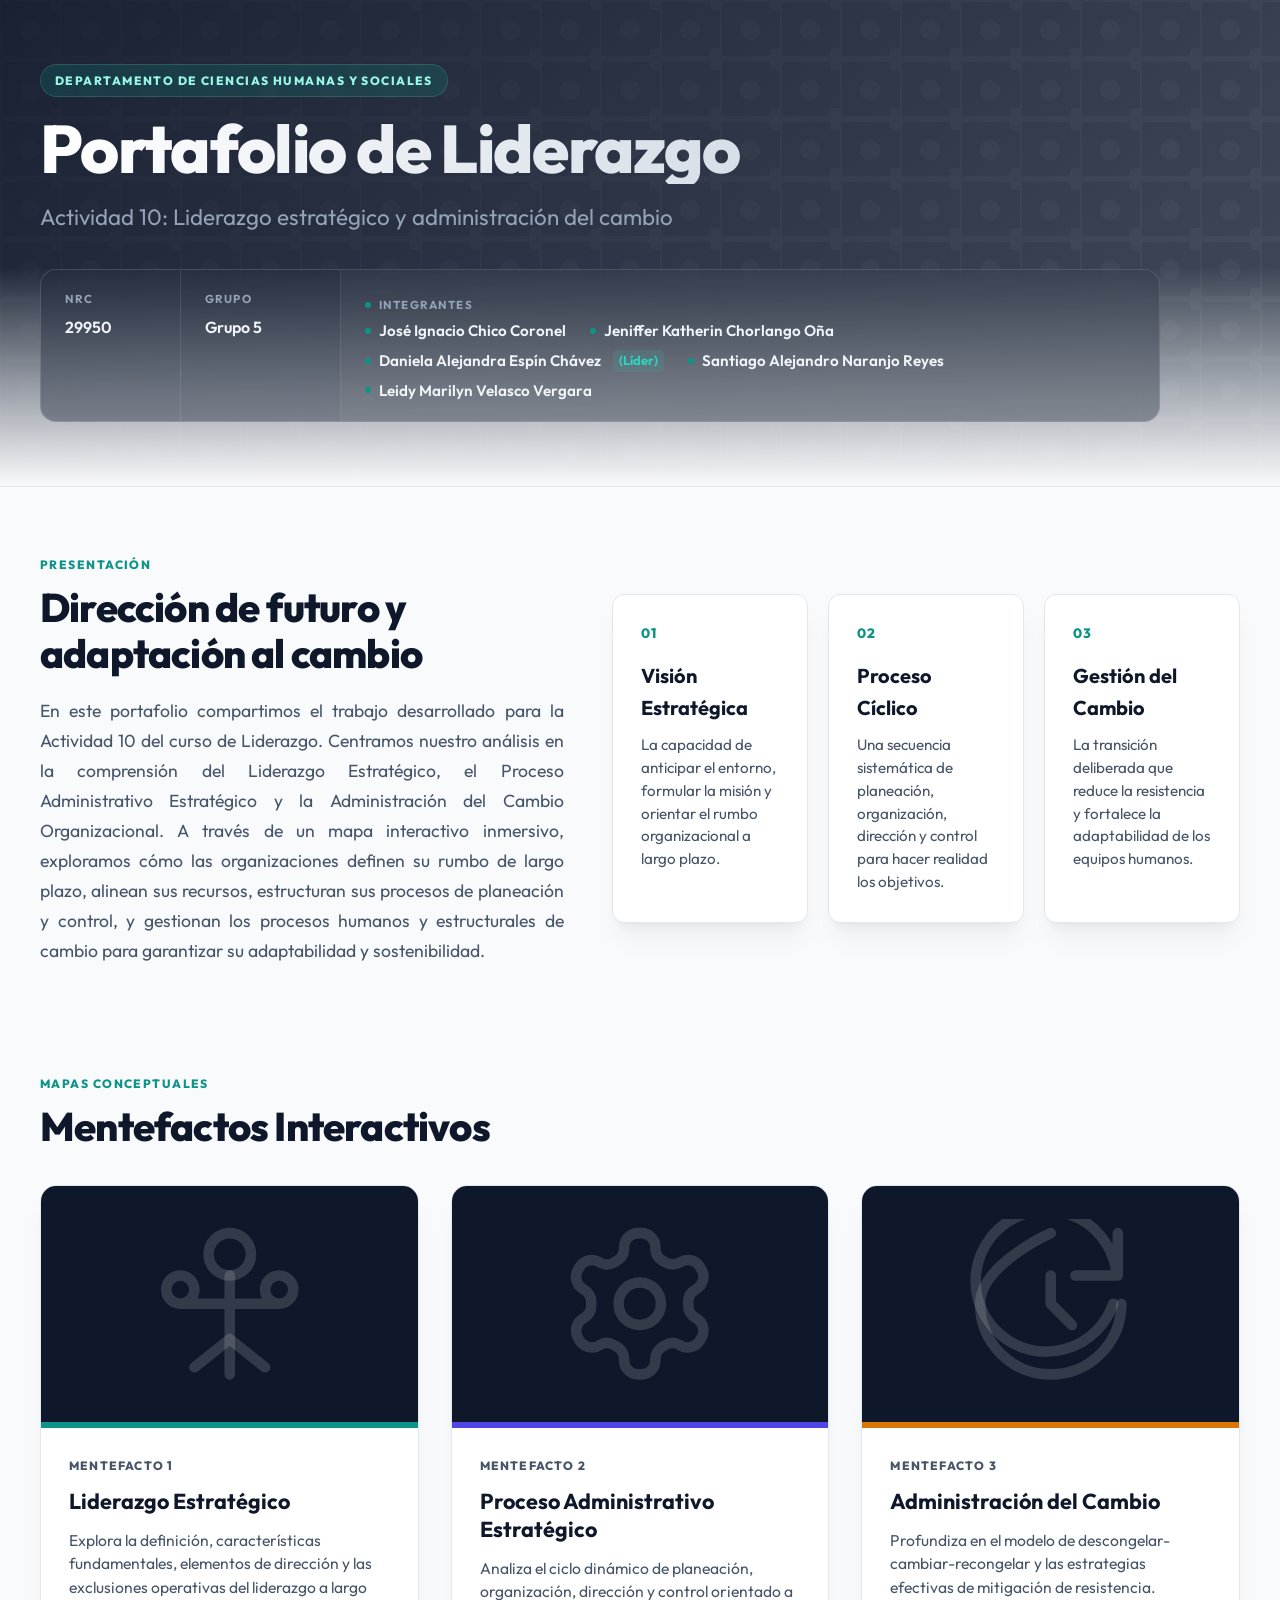
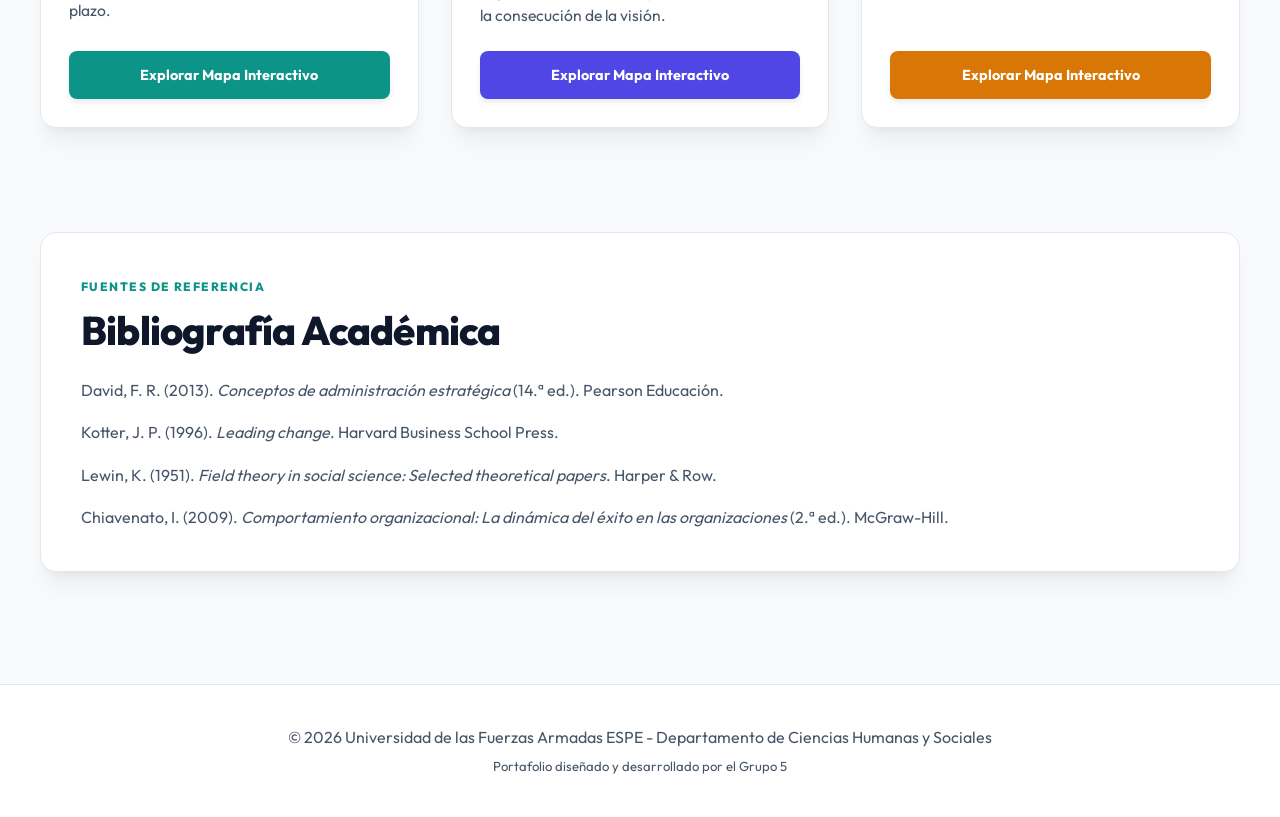
==== index.html @ bf33ae80 "Initial commit: Portfolio and Premium Interactive Map for Activity 10" ====
<!DOCTYPE html>
<html lang="es">
<head>
    <meta charset="UTF-8">
    <meta name="viewport" content="width=device-width, initial-scale=1.0">
    <title>Portafolio de Liderazgo - Actividad 10</title>
    <link rel="preconnect" href="https://fonts.googleapis.com">
    <link rel="preconnect" href="https://fonts.gstatic.com" crossorigin>
    <link href="https://fonts.googleapis.com/css2?family=Outfit:wght@300;400;500;600;700;800&display=swap" rel="stylesheet">
    <link rel="stylesheet" href="styles.css">
</head>
<body>
    <header class="hero">
        <div class="hero-overlay"></div>
        <div class="hero-content">
            <span class="badge">Departamento de Ciencias Humanas y Sociales</span>
            <h1 class="main-title">Portafolio de Liderazgo</h1>
            <p class="subtitle">Actividad 10: Liderazgo estratégico y administración del cambio</p>

            <div class="project-meta" aria-label="Datos del proyecto">
                <div class="meta-item">
                    <span class="meta-label">NRC</span>
                    <strong>29950</strong>
                </div>
                <div class="meta-item">
                    <span class="meta-label">Grupo</span>
                    <strong>Grupo 5</strong>
                </div>
                <div class="meta-item meta-members">
                    <span class="meta-label">Integrantes</span>
                    <strong>
                        <span>José Ignacio Chico Coronel</span>
                        <span>Jeniffer Katherin Chorlango Oña</span>
                        <span>Daniela Alejandra Espín Chávez <em>(Líder)</em></span>
                        <span>Santiago Alejandro Naranjo Reyes</span>
                        <span>Leidy Marilyn Velasco Vergara</span>
                    </strong>
                </div>
            </div>
        </div>
    </header>

    <main>
        <section class="intro-section">
            <div class="intro-copy">
                <span class="section-kicker">Presentación</span>
                <h2>Dirección de futuro y adaptación al cambio</h2>
                <p>
                    En este portafolio compartimos el trabajo desarrollado para la Actividad 10 del curso de Liderazgo. Centramos nuestro análisis en la comprensión del Liderazgo Estratégico, el Proceso Administrativo Estratégico y la Administración del Cambio Organizacional. A través de un mapa interactivo inmersivo, exploramos cómo las organizaciones definen su rumbo de largo plazo, alinean sus recursos, estructuran sus procesos de planeación y control, y gestionan los procesos humanos y estructurales de cambio para garantizar su adaptabilidad y sostenibilidad.
                </p>
            </div>
            <div class="insight-strip" aria-label="Síntesis de ideas principales">
                <article>
                    <span>01</span>
                    <strong>Visión Estratégica</strong>
                    <p>La capacidad de anticipar el entorno, formular la misión y orientar el rumbo organizacional a largo plazo.</p>
                </article>
                <article>
                    <span>02</span>
                    <strong>Proceso Cíclico</strong>
                    <p>Una secuencia sistemática de planeación, organización, dirección y control para hacer realidad los objetivos.</p>
                </article>
                <article>
                    <span>03</span>
                    <strong>Gestión del Cambio</strong>
                    <p>La transición deliberada que reduce la resistencia y fortalece la adaptabilidad de los equipos humanos.</p>
                </article>
            </div>
        </section>

        <section class="gallery-section" aria-labelledby="recursos-title">
            <div class="section-heading">
                <span class="section-kicker">Mapas Conceptuales</span>
                <h2 id="recursos-title">Mentefactos Interactivos</h2>
            </div>

            <div class="cards-grid">
                <article class="card theme-liderazgo">
                    <div class="card-image-container">
                        <!-- Icon: Strategic Leadership (Flag, Target, Nodes) -->
                        <svg viewBox="0 0 24 24" fill="none" stroke="currentColor" stroke-width="1.5" stroke-linecap="round" stroke-linejoin="round">
                            <circle cx="12" cy="5" r="3"/>
                            <path d="M12 22V8M5 12h14M5 12a2 2 0 1 0 0-4 2 2 0 0 0 0 4zm14 0a2 2 0 1 0 0-4 2 2 0 0 0 0 4z"/>
                            <path d="m17 21-5-4-5 4"/>
                        </svg>
                    </div>
                    <div class="card-content">
                        <span class="card-category">Mentefacto 1</span>
                        <h3>Liderazgo Estratégico</h3>
                        <p>Explora la definición, características fundamentales, elementos de dirección y las exclusiones operativas del liderazgo a largo plazo.</p>
                        <a href="mapa_interactivo.html?tab=liderazgo" class="btn-primary">Explorar Mapa Interactivo</a>
                    </div>
                </article>

                <article class="card theme-proceso">
                    <div class="card-image-container">
                        <!-- Icon: Administrative Process (Gears, Flow) -->
                        <svg viewBox="0 0 24 24" fill="none" stroke="currentColor" stroke-width="1.5" stroke-linecap="round" stroke-linejoin="round">
                            <path d="M12.22 2h-.44a2 2 0 0 0-2 2v.18a2 2 0 0 1-1 1.73l-.43.25a2 2 0 0 1-2 0l-.15-.08a2 2 0 0 0-2.73.73l-.22.38a2 2 0 0 0 .73 2.73l.15.1a2 2 0 0 1 1 1.72v.51a2 2 0 0 1-1 1.74l-.15.09a2 2 0 0 0-.73 2.73l.22.38a2 2 0 0 0 2.73.73l.15-.08a2 2 0 0 1 2 0l.43.25a2 2 0 0 1 1 1.73V20a2 2 0 0 0 2 2h.44a2 2 0 0 0 2-2v-.18a2 2 0 0 1 1-1.73l.43-.25a2 2 0 0 1 2 0l.15.08a2 2 0 0 0 2.73-.73l.22-.39a2 2 0 0 0-.73-2.73l-.15-.08a2 2 0 0 1-1-1.74v-.5a2 2 0 0 1 1-1.74l.15-.1a2 2 0 0 0 .73-2.73l-.22-.38a2 2 0 0 0-2.73-.73l-.15.08a2 2 0 0 1-2 0l-.43-.25a2 2 0 0 1-1-1.73V4a2 2 0 0 0-2-2z"/>
                            <circle cx="12" cy="12" r="3"/>
                        </svg>
                    </div>
                    <div class="card-content">
                        <span class="card-category">Mentefacto 2</span>
                        <h3>Proceso Administrativo Estratégico</h3>
                        <p>Analiza el ciclo dinámico de planeación, organización, dirección y control orientado a la consecución de la visión.</p>
                        <a href="mapa_interactivo.html?tab=proceso" class="btn-primary">Explorar Mapa Interactivo</a>
                    </div>
                </article>

                <article class="card theme-cambio">
                    <div class="card-image-container">
                        <!-- Icon: Change Management (Arrows, Cycle, Transformation) -->
                        <svg viewBox="0 0 24 24" fill="none" stroke="currentColor" stroke-width="1.5" stroke-linecap="round" stroke-linejoin="round">
                            <path d="M21.5 2v6h-6M21.34 8a10 10 0 1 0-.5 4"/>
                            <path d="M12 8v4l3 3"/>
                            <path d="M22 12c0 5.523-4.477 10-10 10S2 17.523 2 12s10-10 10-10"/>
                        </svg>
                    </div>
                    <div class="card-content">
                        <span class="card-category">Mentefacto 3</span>
                        <h3>Administración del Cambio</h3>
                        <p>Profundiza en el modelo de descongelar-cambiar-recongelar y las estrategias efectivas de mitigación de resistencia.</p>
                        <a href="mapa_interactivo.html?tab=cambio" class="btn-primary">Explorar Mapa Interactivo</a>
                    </div>
                </article>
            </div>
        </section>

        <section class="bib-section" aria-labelledby="bibliografia-title">
            <div class="bib-card">
                <span class="section-kicker">Fuentes de Referencia</span>
                <h2 id="bibliografia-title">Bibliografía Académica</h2>
                <ul class="bib-list">
                    <li>David, F. R. (2013). <em>Conceptos de administración estratégica</em> (14.ª ed.). Pearson Educación.</li>
                    <li>Kotter, J. P. (1996). <em>Leading change</em>. Harvard Business School Press.</li>
                    <li>Lewin, K. (1951). <em>Field theory in social science: Selected theoretical papers</em>. Harper & Row.</li>
                    <li>Chiavenato, I. (2009). <em>Comportamiento organizacional: La dinámica del éxito en las organizaciones</em> (2.ª ed.). McGraw-Hill.</li>
                </ul>
            </div>
        </section>
    </main>

    <footer>
        <p>© 2026 Universidad de las Fuerzas Armadas ESPE - Departamento de Ciencias Humanas y Sociales</p>
        <p>Portafolio diseñado y desarrollado por el Grupo 5</p>
    </footer>
</body>
</html>
---- styles.css ----
:root {
    --ink: #0f172a;
    --muted: #475569;
    --paper: #f8fafc;
    --panel: #ffffff;
    --line: #e2e8f0;
    --navy: #1e293b;
    --navy-dark: #0f172a;
    --teal: #0d9488;
    --teal-light: #f0fdfa;
    --coral: #e11d48;
    --coral-light: #fff1f2;
    --violet: #4f46e5;
    --violet-light: #e0e7ff;
    --gold: #d97706;
    --gold-light: #fef3c7;
    --shadow: 0 20px 25px -5px rgba(0, 0, 0, 0.05), 0 8px 10px -6px rgba(0, 0, 0, 0.05);
    --shadow-lg: 0 25px 50px -12px rgba(15, 23, 42, 0.15);
    --radius: 12px;
    --radius-lg: 16px;
    --font: 'Outfit', sans-serif;
}

* {
    box-sizing: border-box;
    margin: 0;
    padding: 0;
}

body {
    background: var(--paper);
    color: var(--ink);
    font-family: var(--font);
    line-height: 1.6;
    -webkit-font-smoothing: antialiased;
    overflow-x: hidden;
}

/* Header & Hero */
.hero {
    min-height: 480px;
    position: relative;
    display: grid;
    align-items: end;
    padding: 64px 24px;
    overflow: hidden;
    background: 
        linear-gradient(135deg, rgba(15, 23, 42, 0.95) 0%, rgba(30, 41, 59, 0.8) 100%),
        url("data:image/svg+xml,%3Csvg width='60' height='60' viewBox='0 0 60 60' xmlns='http://www.w3.org/2000/svg'%3E%3Cpath d='M54 48c-2 0-3 1-4 2v4c0 1-1 2-2 2H4c-1 0-2-1-2-2V4c0-1 1-2 2-2h44c1 0 2 1 2 2v4c1 1 2 2 4 2h4c1 0 2 1 2 2v34c0 1-1 2-2 2h-4zM30 20c-5.5 0-10 4.5-10 10s4.5 10 10 10 10-4.5 10-10-4.5-10-10-10z' fill='%2523334155' fill-opacity='0.15' fill-rule='evenodd'/%3E%3C/svg%3E");
    color: #fff;
    border-bottom: 1px solid var(--line);
}

.hero-overlay {
    position: absolute;
    inset: auto 0 0;
    height: 45%;
    background: linear-gradient(180deg, transparent, var(--paper));
    pointer-events: none;
}

.hero-content {
    position: relative;
    z-index: 1;
    width: min(1200px, 100%);
    margin: 0 auto;
}

.badge,
.section-kicker {
    display: inline-flex;
    align-items: center;
    color: var(--teal);
    font-size: 0.75rem;
    font-weight: 800;
    letter-spacing: 0.12em;
    text-transform: uppercase;
}

.badge {
    color: #99f6e4;
    background: rgba(13, 148, 136, 0.2);
    padding: 6px 14px;
    border-radius: 9999px;
    margin-bottom: 16px;
    backdrop-filter: blur(4px);
    border: 1px solid rgba(153, 246, 228, 0.15);
}

.main-title {
    max-width: 900px;
    font-size: clamp(2.4rem, 5.5vw, 4.2rem);
    font-weight: 800;
    line-height: 1.05;
    letter-spacing: -0.025em;
    background: linear-gradient(to right, #ffffff, #cbd5e1);
    -webkit-background-clip: text;
    -webkit-text-fill-color: transparent;
}

.subtitle {
    max-width: 720px;
    margin-top: 18px;
    color: #94a3b8;
    font-size: clamp(1.1rem, 2.2vw, 1.4rem);
    font-weight: 400;
    line-height: 1.4;
}

/* Metadata Badge Panel */
.project-meta {
    width: min(1120px, 100%);
    margin-top: 36px;
    display: grid;
    grid-template-columns: 140px 160px minmax(0, 1fr);
    border: 1px solid rgba(255, 255, 255, 0.15);
    background: rgba(30, 41, 59, 0.4);
    backdrop-filter: blur(16px);
    border-radius: var(--radius-lg);
    overflow: hidden;
}

.meta-item {
    padding: 20px 24px;
    border-right: 1px solid rgba(255, 255, 255, 0.1);
}

.meta-item:last-child {
    border-right: 0;
}

.meta-label {
    display: block;
    margin-bottom: 6px;
    color: #94a3b8;
    font-size: 0.72rem;
    font-weight: 700;
    letter-spacing: 0.1em;
    text-transform: uppercase;
}

.meta-item strong {
    font-size: 1rem;
    font-weight: 600;
    color: #f1f5f9;
}

.meta-members {
    background: rgba(255, 255, 255, 0.03);
}

.meta-members strong {
    display: flex;
    flex-wrap: wrap;
    column-gap: 24px;
    row-gap: 8px;
    font-size: 0.95rem;
    line-height: 1.4;
}

.meta-members span {
    display: inline-flex;
    align-items: center;
    gap: 8px;
}

.meta-members span::before {
    content: "";
    width: 6px;
    height: 6px;
    border-radius: 50%;
    background-color: var(--teal);
    display: inline-block;
}

.meta-members em {
    color: #2dd4bf;
    font-style: normal;
    font-weight: 700;
    font-size: 0.8rem;
    background: rgba(45, 212, 191, 0.1);
    padding: 2px 6px;
    border-radius: 4px;
    margin-left: 4px;
}

/* Navigation Top Bar */
.topbar {
    border-bottom: 1px solid var(--line);
    background: rgba(255, 255, 255, 0.85);
    backdrop-filter: blur(16px);
    position: sticky;
    top: 0;
    z-index: 100;
    transition: background 0.3s ease;
}

.topbar-inner {
    width: min(1200px, calc(100% - 48px));
    margin: 0 auto;
    min-height: 72px;
    display: flex;
    align-items: center;
    justify-content: space-between;
    gap: 20px;
}

.btn-back {
    display: inline-flex;
    align-items: center;
    gap: 8px;
    color: var(--navy-dark);
    font-weight: 700;
    text-decoration: none;
    font-size: 0.95rem;
    transition: color 0.2s ease, transform 0.2s ease;
}

.btn-back:hover {
    color: var(--teal);
    transform: translateX(-2px);
}

.btn-back svg {
    width: 20px;
    height: 20px;
    transition: transform 0.2s ease;
}

.btn-back:hover svg {
    transform: translateX(-4px);
}

/* Sections Structure */
main {
    position: relative;
    z-index: 2;
    padding-bottom: 64px;
}

.intro-section,
.gallery-section,
.bib-section,
.detail-section {
    width: min(1200px, calc(100% - 48px));
    margin: 0 auto;
}

.intro-section {
    display: grid;
    grid-template-columns: minmax(0, 1fr) minmax(0, 1.2fr);
    gap: 48px;
    padding: 64px 0 48px;
    align-items: center;
}

.intro-copy h2,
.section-heading h2,
.bib-card h2,
.detail-card h2 {
    margin-top: 8px;
    color: var(--navy-dark);
    font-size: clamp(1.8rem, 3.5vw, 2.5rem);
    line-height: 1.15;
    font-weight: 800;
    letter-spacing: -0.02em;
}

.intro-copy p {
    margin-top: 20px;
    color: var(--muted);
    font-size: 1.1rem;
    line-height: 1.7;
    text-align: justify;
}

/* Insight Strip */
.insight-strip {
    display: grid;
    grid-template-columns: repeat(3, 1fr);
    gap: 20px;
}

.insight-strip article {
    min-height: 200px;
    padding: 28px;
    background: var(--panel);
    border-radius: var(--radius);
    border: 1px solid var(--line);
    box-shadow: var(--shadow);
    transition: transform 0.3s ease, box-shadow 0.3s ease;
    display: flex;
    flex-direction: column;
}

.insight-strip article:hover {
    transform: translateY(-4px);
    box-shadow: var(--shadow-lg);
}

.insight-strip span {
    color: var(--teal);
    font-weight: 800;
    font-size: 0.85rem;
    letter-spacing: 0.1em;
    text-transform: uppercase;
}

.insight-strip strong {
    display: block;
    margin-top: 16px;
    font-size: 1.25rem;
    font-weight: 700;
    color: var(--navy-dark);
}

.insight-strip p {
    margin-top: 10px;
    color: var(--muted);
    font-size: 0.95rem;
    line-height: 1.5;
}

/* Cards Grid */
.gallery-section {
    padding: 56px 0;
}

.section-heading {
    margin-bottom: 36px;
}

.cards-grid {
    display: grid;
    grid-template-columns: repeat(3, minmax(0, 1fr));
    gap: 32px;
}

.card {
    display: flex;
    flex-direction: column;
    overflow: hidden;
    border: 1px solid var(--line);
    border-radius: var(--radius-lg);
    background: var(--panel);
    box-shadow: var(--shadow);
    transition: transform 0.3s cubic-bezier(0.16, 1, 0.3, 1), box-shadow 0.3s ease;
}

.card:hover {
    transform: translateY(-8px);
    box-shadow: var(--shadow-lg);
}

.card-image-container {
    position: relative;
    width: 100%;
    aspect-ratio: 16 / 10;
    overflow: hidden;
    background: #0f172a;
    display: grid;
    place-items: center;
}

.card-image-container svg {
    width: 45%;
    height: auto;
    color: rgba(255, 255, 255, 0.15);
    transition: transform 0.4s ease, color 0.3s ease;
}

.card:hover .card-image-container svg {
    transform: scale(1.1);
    color: rgba(255, 255, 255, 0.25);
}

.card-content {
    display: flex;
    flex: 1;
    flex-direction: column;
    padding: 28px;
    border-top: 6px solid var(--navy);
    position: relative;
}

.theme-liderazgo .card-content { border-color: var(--teal); }
.theme-proceso .card-content { border-color: var(--violet); }
.theme-cambio .card-content { border-color: var(--gold); }

.card-category {
    color: var(--muted);
    font-size: 0.75rem;
    font-weight: 800;
    letter-spacing: 0.1em;
    text-transform: uppercase;
}

.card h3 {
    margin-top: 12px;
    color: var(--navy-dark);
    font-size: 1.35rem;
    font-weight: 700;
    line-height: 1.3;
}

.card p {
    margin: 14px 0 24px;
    color: var(--muted);
    font-size: 0.98rem;
    line-height: 1.5;
}

.btn-primary {
    display: inline-flex;
    align-items: center;
    justify-content: center;
    gap: 8px;
    min-height: 48px;
    margin-top: auto;
    padding: 12px 24px;
    border: 0;
    border-radius: 8px;
    background: var(--navy);
    color: #fff;
    font-family: inherit;
    font-size: 0.9rem;
    font-weight: 700;
    text-decoration: none;
    transition: background 0.2s ease, transform 0.2s ease, box-shadow 0.2s ease;
    box-shadow: 0 4px 6px -1px rgba(30, 41, 59, 0.1);
}

.btn-primary:hover {
    background: var(--navy-dark);
    transform: translateY(-1px);
    box-shadow: 0 10px 15px -3px rgba(30, 41, 59, 0.2);
}

.theme-liderazgo .btn-primary { background: var(--teal); }
.theme-liderazgo .btn-primary:hover { background: #0f766e; }

.theme-proceso .btn-primary { background: var(--violet); }
.theme-proceso .btn-primary:hover { background: #3730a3; }

.theme-cambio .btn-primary { background: var(--gold); }
.theme-cambio .btn-primary:hover { background: #b45309; }

/* Bibliography Section */
.bib-section {
    padding: 48px 0;
}

.bib-card {
    border: 1px solid var(--line);
    border-radius: var(--radius-lg);
    background: var(--panel);
    padding: 40px;
    box-shadow: var(--shadow);
}

.bib-list {
    margin-top: 24px;
    list-style: none;
}

.bib-list li {
    padding-left: 28px;
    text-indent: -28px;
    color: var(--muted);
    font-size: 1rem;
    line-height: 1.65;
}

.bib-list li + li {
    margin-top: 16px;
}

/* Subpage Immersive Layout */
.map-page-container {
    max-width: 1400px;
    margin: 0 auto;
    padding: 24px;
}

/* Mentefacto Select Tab Bar */
.mentefacto-selector {
    display: flex;
    justify-content: center;
    gap: 16px;
    margin-bottom: 40px;
    background: #f1f5f9;
    padding: 8px;
    border-radius: var(--radius-lg);
    border: 1px solid var(--line);
}

.selector-btn {
    border: 0;
    background: none;
    font-family: inherit;
    font-size: 1rem;
    font-weight: 700;
    color: var(--muted);
    padding: 12px 24px;
    cursor: pointer;
    border-radius: var(--radius);
    transition: all 0.3s cubic-bezier(0.16, 1, 0.3, 1);
    display: flex;
    align-items: center;
    gap: 10px;
}

.selector-btn:hover {
    color: var(--navy-dark);
    background: rgba(255, 255, 255, 0.5);
}

.selector-btn.active-tab {
    background: var(--panel);
    color: var(--navy-dark);
    box-shadow: 0 4px 12px rgba(15, 23, 42, 0.08);
}

.selector-btn.active-tab[data-theme="liderazgo"] { color: var(--teal); }
.selector-btn.active-tab[data-theme="proceso"] { color: var(--violet); }
.selector-btn.active-tab[data-theme="cambio"] { color: var(--gold); }

/* Interactive Map Dashboard Area */
.map-dashboard {
    position: relative;
    min-height: 720px;
    background: var(--panel);
    border: 1px solid var(--line);
    border-radius: var(--radius-lg);
    box-shadow: var(--shadow-lg);
    overflow: hidden;
    padding: 48px;
    display: flex;
    flex-direction: column;
}

/* SVG Connection Lines Overlay */
.svg-connectors {
    position: absolute;
    inset: 0;
    width: 100%;
    height: 100%;
    pointer-events: none;
    z-index: 1;
}

.connection-line {
    fill: none;
    stroke: var(--line);
    stroke-width: 3;
    stroke-linecap: round;
    transition: stroke 0.3s ease, stroke-width 0.3s ease, stroke-dasharray 0.3s ease;
}

.connection-line.active-path {
    stroke-width: 4;
    stroke-dasharray: 8 4;
    animation: dashflow 1.5s linear infinite;
}

.active-liderazgo { stroke: var(--teal); }
.active-proceso { stroke: var(--violet); }
.active-cambio { stroke: var(--gold); }

@keyframes dashflow {
    to {
        stroke-dashoffset: -20;
    }
}

/* Mentefacto Conceptual Grid */
.mentefacto-grid {
    position: relative;
    z-index: 2;
    display: grid;
    grid-template-columns: 1fr 1.2fr 1fr;
    grid-template-areas:
        ". supra ."
        "iso central exclusiones"
        "infra infra infra"
        "nota nota nota";
    gap: 40px;
    align-items: center;
    justify-items: center;
    width: 100%;
    margin: auto 0;
}

/* Interactive Map Nodes */
.map-node {
    background: var(--panel);
    border: 2px solid var(--line);
    border-radius: var(--radius);
    padding: 24px;
    width: 100%;
    max-width: 380px;
    cursor: pointer;
    box-shadow: var(--shadow);
    transition: all 0.3s cubic-bezier(0.16, 1, 0.3, 1);
    position: relative;
}

.map-node:hover {
    transform: translateY(-4px) scale(1.02);
    box-shadow: 0 20px 25px -5px rgba(0, 0, 0, 0.1);
}

.node-kicker {
    display: block;
    font-size: 0.72rem;
    font-weight: 800;
    letter-spacing: 0.08em;
    text-transform: uppercase;
    margin-bottom: 8px;
    color: var(--muted);
}

.map-node h4 {
    font-size: 1.15rem;
    color: var(--navy-dark);
    font-weight: 700;
    margin-bottom: 8px;
}

.map-node p {
    font-size: 0.9rem;
    color: var(--muted);
    line-height: 1.4;
}

.map-node ul {
    list-style: none;
    margin-top: 10px;
}

.map-node li {
    font-size: 0.88rem;
    color: var(--muted);
    padding-left: 18px;
    position: relative;
    margin-bottom: 6px;
    line-height: 1.4;
}

/* Grid Area Assignations */
.node-central {
    grid-area: central;
    max-width: 420px;
    border-width: 3px;
    padding: 28px;
    border-radius: var(--radius-lg);
    text-align: center;
    background: linear-gradient(185deg, #ffffff 0%, #f8fafc 100%);
}

.node-central h3 {
    font-size: 1.5rem;
    font-weight: 800;
    color: var(--navy-dark);
    margin-top: 6px;
    letter-spacing: -0.01em;
}

.node-supra {
    grid-area: supra;
    border-color: #cbd5e1;
}

.node-iso {
    grid-area: iso;
}

.node-exclusiones {
    grid-area: exclusiones;
    border-color: #fca5a5;
    background: #fff8f8;
}

.node-exclusiones .node-kicker {
    color: var(--coral);
}

.node-exclusiones li::before {
    content: "✕";
    position: absolute;
    left: 0;
    color: var(--coral);
    font-weight: bold;
}

.node-infra {
    grid-area: infra;
    max-width: 100%;
    width: 100%;
}

.node-nota {
    grid-area: nota;
    max-width: 100%;
    width: 100%;
    background: #fdfdfd;
    border-style: dashed;
    display: flex;
    align-items: center;
    gap: 16px;
}

.node-nota svg {
    width: 24px;
    height: 24px;
    flex-shrink: 0;
}

/* Theme Color Implementations on Nodes */
/* Liderazgo Theme Colors */
.theme-liderazgo .node-central { border-color: var(--teal); box-shadow: 0 0 20px rgba(13, 148, 216, 0.08); }
.theme-liderazgo .node-supra { border-left: 4px solid var(--teal); }
.theme-liderazgo .node-iso { border-left: 4px solid var(--teal); }
.theme-liderazgo .node-iso li::before { content: "•"; position: absolute; left: 0; color: var(--teal); font-weight: 800; font-size: 1.2rem; top: -2px; }
.theme-liderazgo .node-infra { border-top: 4px solid var(--teal); }
.theme-liderazgo .node-nota { border-left: 4px solid var(--teal); background: var(--teal-light); }
.theme-liderazgo .node-nota svg { color: var(--teal); }

/* Proceso Theme Colors */
.theme-proceso .node-central { border-color: var(--violet); box-shadow: 0 0 20px rgba(79, 70, 229, 0.08); }
.theme-proceso .node-supra { border-left: 4px solid var(--violet); }
.theme-proceso .node-iso { border-left: 4px solid var(--violet); }
.theme-proceso .node-infra { border-top: 4px solid var(--violet); }
.theme-proceso .node-nota { border-left: 4px solid var(--violet); background: var(--violet-light); }
.theme-proceso .node-nota svg { color: var(--violet); }

/* Cambio Theme Colors */
.theme-cambio .node-central { border-color: var(--gold); box-shadow: 0 0 20px rgba(217, 119, 6, 0.08); }
.theme-cambio .node-supra { border-left: 4px solid var(--gold); }
.theme-cambio .node-iso { border-left: 4px solid var(--gold); }
.theme-cambio .node-infra { border-top: 4px solid var(--gold); }
.theme-cambio .node-nota { border-left: 4px solid var(--gold); background: var(--gold-light); }
.theme-cambio .node-nota svg { color: var(--gold); }

/* Inner Sub-elements styling (for Infraordinados) */
.infra-container-liderazgo {
    display: grid;
    grid-template-columns: repeat(7, 1fr);
    gap: 12px;
    width: 100%;
}

.infra-item {
    background: #f8fafc;
    border: 1px solid var(--line);
    border-radius: var(--radius);
    padding: 16px;
    text-align: center;
    transition: all 0.2s ease;
    cursor: pointer;
    display: flex;
    flex-direction: column;
    align-items: center;
    gap: 8px;
}

.infra-item:hover {
    background: #fff;
    transform: translateY(-3px);
    box-shadow: var(--shadow);
    border-color: var(--teal);
}

.infra-item svg {
    width: 24px;
    height: 24px;
    color: var(--muted);
    transition: color 0.2s ease;
}

.infra-item:hover svg {
    color: var(--teal);
}

.infra-item span {
    font-size: 0.85rem;
    font-weight: 700;
    color: var(--navy-dark);
}

/* Isoordinados Horizontal Grid (for Proceso functions) */
.functions-grid {
    display: grid;
    grid-template-columns: repeat(6, 1fr);
    gap: 12px;
    width: 100%;
}

.function-card {
    background: #f8fafc;
    border: 1px solid var(--line);
    border-radius: var(--radius);
    padding: 16px;
    text-align: center;
    cursor: pointer;
    transition: all 0.2s ease;
}

.function-card:hover {
    background: #fff;
    transform: translateY(-3px);
    box-shadow: var(--shadow);
    border-color: var(--violet);
}

.function-card svg {
    width: 24px;
    height: 24px;
    margin-bottom: 8px;
    color: var(--muted);
}

.function-card:hover svg {
    color: var(--violet);
}

.function-card strong {
    display: block;
    font-size: 0.85rem;
    color: var(--navy-dark);
}

.function-card span {
    display: block;
    font-size: 0.7rem;
    color: var(--muted);
    margin-top: 2px;
}

/* Process Roadmap Flow (for Proceso Elements) */
.roadmap-flow {
    display: grid;
    grid-template-columns: 1fr auto 1fr auto 1fr;
    gap: 16px;
    align-items: center;
    width: 100%;
}

.roadmap-step {
    background: #f8fafc;
    border: 1px solid var(--line);
    border-radius: var(--radius);
    padding: 20px;
    cursor: pointer;
    transition: all 0.2s ease;
    border-top: 4px solid var(--line);
}

.roadmap-step:hover {
    background: #fff;
    transform: translateY(-3px);
    box-shadow: var(--shadow);
}

.step-planeacion:hover { border-top-color: #0284c7; }
.step-ejecucion:hover { border-top-color: var(--gold); }
.step-control:hover { border-top-color: var(--teal); }

.roadmap-step h5 {
    font-size: 0.95rem;
    color: var(--navy-dark);
    margin-bottom: 10px;
    display: flex;
    align-items: center;
    gap: 8px;
}

.roadmap-step h5 svg {
    width: 18px;
    height: 18px;
}

.step-planeacion h5 svg { color: #0284c7; }
.step-ejecucion h5 svg { color: var(--gold); }
.step-control h5 svg { color: var(--teal); }

.roadmap-step li {
    font-size: 0.8rem;
    color: var(--muted);
    list-style: none;
    padding-left: 12px;
    position: relative;
    margin-bottom: 4px;
}

.roadmap-step li::before {
    content: "→";
    position: absolute;
    left: 0;
    color: #64748b;
}

.roadmap-arrow {
    font-size: 1.5rem;
    color: #cbd5e1;
    font-weight: 300;
}

/* Cambio Aspects Grid */
.aspects-grid {
    display: grid;
    grid-template-columns: repeat(6, 1fr);
    gap: 12px;
    width: 100%;
}

.aspect-card {
    background: #f8fafc;
    border: 1px solid var(--line);
    border-radius: var(--radius);
    padding: 16px;
    text-align: center;
    cursor: pointer;
    transition: all 0.2s ease;
}

.aspect-card:hover {
    background: #fff;
    transform: translateY(-3px);
    box-shadow: var(--shadow);
    border-color: var(--gold);
}

.aspect-card svg {
    width: 24px;
    height: 24px;
    margin-bottom: 8px;
    color: var(--muted);
}

.aspect-card:hover svg {
    color: var(--gold);
}

.aspect-card strong {
    display: block;
    font-size: 0.85rem;
    color: var(--navy-dark);
}

.aspect-card p {
    font-size: 0.72rem;
    color: var(--muted);
    line-height: 1.3;
    margin-top: 6px;
}

/* Lewin & Resistance Grid */
.cambio-infra-grid {
    display: grid;
    grid-template-columns: 1.2fr 1fr;
    gap: 24px;
    width: 100%;
}

.lewin-model {
    border: 1px solid var(--line);
    border-radius: var(--radius);
    padding: 20px;
    background: #fdfdfd;
}

.lewin-model h5 {
    font-size: 1rem;
    color: var(--navy-dark);
    margin-bottom: 16px;
    border-bottom: 2px solid var(--violet);
    padding-bottom: 6px;
    text-transform: uppercase;
    letter-spacing: 0.05em;
}

.lewin-steps {
    display: grid;
    grid-template-columns: repeat(3, 1fr);
    gap: 12px;
}

.lewin-step {
    background: #fff;
    border: 1px solid var(--line);
    border-radius: var(--radius);
    padding: 14px;
    text-align: center;
    cursor: pointer;
    transition: all 0.2s ease;
    border-top: 4px solid var(--line);
}

.lewin-step:hover {
    transform: translateY(-3px);
    box-shadow: var(--shadow);
    border-top-color: var(--violet);
}

.lewin-step svg {
    width: 24px;
    height: 24px;
    margin-bottom: 8px;
    color: var(--muted);
}

.lewin-step:hover svg {
    color: var(--violet);
}

.lewin-step strong {
    display: block;
    font-size: 0.8rem;
    color: var(--navy-dark);
    text-transform: uppercase;
}

.lewin-step span {
    display: block;
    font-size: 0.7rem;
    color: var(--muted);
    margin-top: 4px;
    line-height: 1.3;
}

.resistance-reduction {
    border: 1px solid var(--line);
    border-radius: var(--radius);
    padding: 20px;
    background: #fdfdfd;
}

.resistance-reduction h5 {
    font-size: 1rem;
    color: var(--navy-dark);
    margin-bottom: 16px;
    border-bottom: 2px solid var(--gold);
    padding-bottom: 6px;
    text-transform: uppercase;
    letter-spacing: 0.05em;
}

.resistance-list {
    display: flex;
    flex-direction: column;
    gap: 8px;
}

.resistance-item {
    background: #fff;
    border: 1px solid var(--line);
    border-radius: 6px;
    padding: 10px 14px;
    font-size: 0.8rem;
    font-weight: 700;
    color: var(--navy-dark);
    cursor: pointer;
    transition: all 0.2s ease;
    display: flex;
    align-items: center;
    gap: 10px;
}

.resistance-item:hover {
    background: #fff;
    border-color: var(--gold);
    transform: translateX(4px);
    box-shadow: 0 4px 6px -1px rgba(217, 119, 6, 0.08);
}

.resistance-item svg {
    width: 16px;
    height: 16px;
    color: var(--gold);
    flex-shrink: 0;
}

/* Sliding Info Drawer */
.info-drawer {
    position: fixed;
    top: 0;
    right: 0;
    width: 440px;
    height: 100vh;
    background: rgba(255, 255, 255, 0.95);
    backdrop-filter: blur(20px);
    border-left: 1px solid var(--line);
    box-shadow: -10px 0 30px rgba(15, 23, 42, 0.08);
    z-index: 1000;
    padding: 40px;
    overflow-y: auto;
    transform: translateX(100%);
    transition: transform 0.4s cubic-bezier(0.16, 1, 0.3, 1);
    display: flex;
    flex-direction: column;
}

.info-drawer.open {
    transform: translateX(0);
}

.drawer-close {
    position: absolute;
    top: 24px;
    left: 24px;
    border: 0;
    background: none;
    cursor: pointer;
    color: var(--muted);
    transition: color 0.2s ease, transform 0.2s ease;
    display: grid;
    place-items: center;
    width: 36px;
    height: 36px;
    border-radius: 50%;
    background: #f1f5f9;
}

.drawer-close:hover {
    color: var(--navy-dark);
    background: #e2e8f0;
    transform: rotate(90deg);
}

.drawer-close svg {
    width: 20px;
    height: 20px;
}

.drawer-content {
    margin-top: 36px;
    display: flex;
    flex-direction: column;
    gap: 20px;
    height: 100%;
}

.drawer-tag {
    align-self: flex-start;
    font-size: 0.72rem;
    font-weight: 800;
    letter-spacing: 0.1em;
    text-transform: uppercase;
    padding: 4px 10px;
    border-radius: 4px;
}

.drawer-tag-liderazgo { background: var(--teal-light); color: var(--teal); }
.drawer-tag-proceso { background: var(--violet-light); color: var(--violet); }
.drawer-tag-cambio { background: var(--gold-light); color: var(--gold); }

.drawer-content h3 {
    font-size: 1.6rem;
    color: var(--navy-dark);
    font-weight: 800;
    line-height: 1.25;
}

.drawer-text {
    color: var(--muted);
    font-size: 1rem;
    line-height: 1.65;
    text-align: justify;
}

.drawer-meta-section {
    margin-top: auto;
    border-top: 1px solid var(--line);
    padding-top: 24px;
}

.drawer-meta-section h5 {
    font-size: 0.8rem;
    text-transform: uppercase;
    letter-spacing: 0.05em;
    color: var(--navy-dark);
    margin-bottom: 8px;
}

.drawer-meta-section p {
    font-size: 0.88rem;
    color: var(--muted);
    line-height: 1.5;
}

.drawer-overlay {
    position: fixed;
    inset: 0;
    background: rgba(15, 23, 42, 0.2);
    backdrop-filter: blur(4px);
    z-index: 999;
    opacity: 0;
    pointer-events: none;
    transition: opacity 0.3s ease;
}

.drawer-overlay.open {
    opacity: 1;
    pointer-events: auto;
}

/* Footer styling */
footer {
    border-top: 1px solid var(--line);
    color: var(--muted);
    text-align: center;
    padding: 40px 24px;
    background: var(--panel);
}

footer p + p {
    margin-top: 6px;
    font-size: 0.82rem;
}

/* Transition between Mentefactos */
.mentefacto-container {
    opacity: 0;
    transform: translateY(20px);
    transition: opacity 0.4s cubic-bezier(0.16, 1, 0.3, 1), transform 0.4s cubic-bezier(0.16, 1, 0.3, 1);
    display: none;
    width: 100%;
}

.mentefacto-container.active-container {
    display: block;
    opacity: 1;
    transform: translateY(0);
}

/* Responsiveness */
@media (max-width: 1200px) {
    .mentefacto-grid {
        grid-template-columns: 1fr;
        grid-template-areas:
            "supra"
            "central"
            "iso"
            "infra"
            "exclusiones"
            "nota";
        gap: 32px;
    }
    
    .map-node {
        max-width: 100%;
    }
    
    .svg-connectors {
        display: none; /* Hide SVG lines on layout collapse to avoid misalignment */
    }
    
    .infra-container-liderazgo {
        grid-template-columns: repeat(4, 1fr);
    }
    
    .functions-grid, .aspects-grid {
        grid-template-columns: repeat(3, 1fr);
    }
    
    .roadmap-flow {
        grid-template-columns: 1fr;
    }
    
    .roadmap-arrow {
        text-align: center;
        transform: rotate(90deg);
        margin: 4px 0;
    }
    
    .cambio-infra-grid {
        grid-template-columns: 1fr;
    }
}

@media (max-width: 980px) {
    .hero {
        min-height: auto;
        padding-top: 96px;
    }
    
    .project-meta {
        grid-template-columns: 1fr;
    }
    
    .intro-section {
        grid-template-columns: 1fr;
        gap: 24px;
    }
    
    .cards-grid {
        grid-template-columns: 1fr;
    }
    
    .insight-strip {
        grid-template-columns: 1fr;
    }
    
    .meta-item {
        border-right: 0;
        border-bottom: 1px solid rgba(255, 255, 255, 0.1);
    }
    
    .info-drawer {
        width: 100%;
    }
}

@media (max-width: 640px) {
    .hero {
        padding: 64px 20px;
    }
    
    .infra-container-liderazgo {
        grid-template-columns: repeat(2, 1fr);
    }
    
    .functions-grid, .aspects-grid {
        grid-template-columns: repeat(2, 1fr);
    }
    
    .lewin-steps {
        grid-template-columns: 1fr;
    }
}
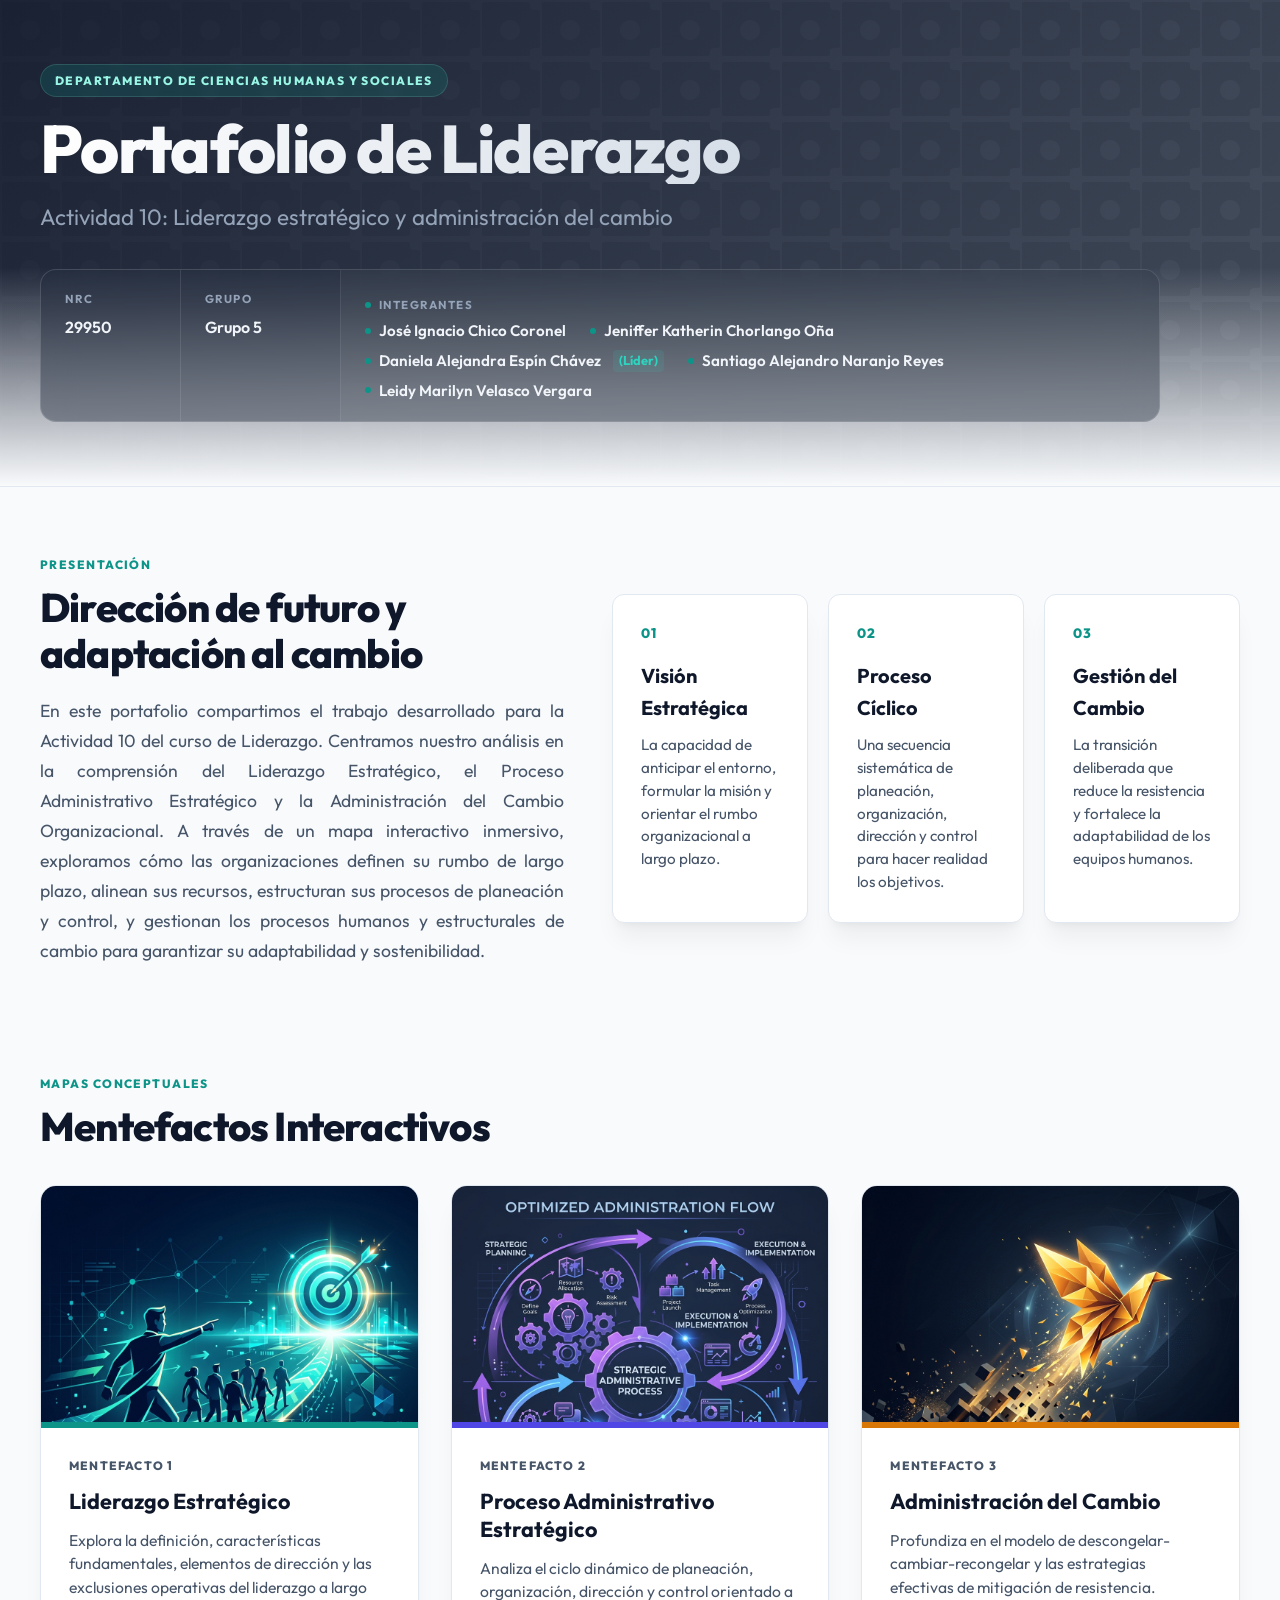
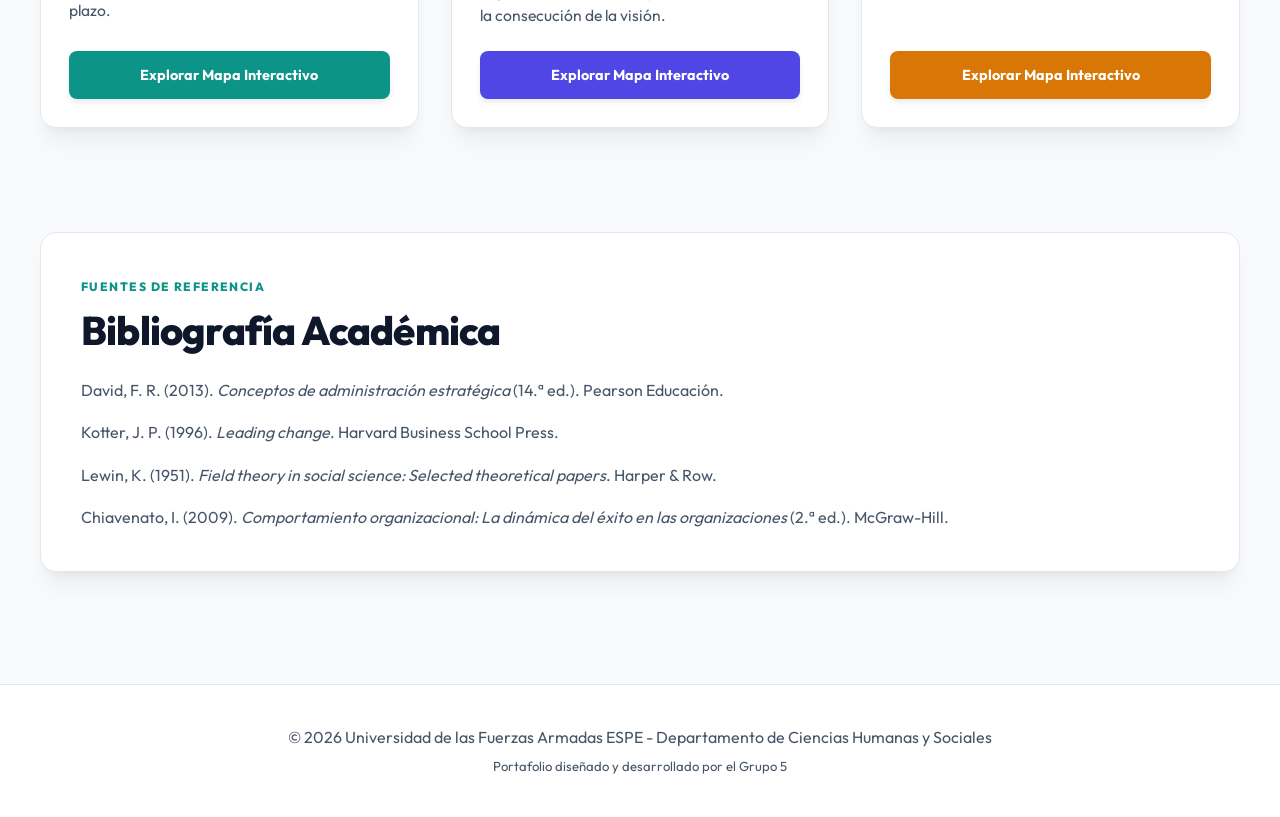
==== commit f734eb3e: "Fix Isoordinados layout overflow, update icons, and replace placeholders with premium generated card" ====
--- a/index.html
+++ b/index.html
@@ -77,12 +77,7 @@
             <div class="cards-grid">
                 <article class="card theme-liderazgo">
                     <div class="card-image-container">
-                        <!-- Icon: Strategic Leadership (Flag, Target, Nodes) -->
-                        <svg viewBox="0 0 24 24" fill="none" stroke="currentColor" stroke-width="1.5" stroke-linecap="round" stroke-linejoin="round">
-                            <circle cx="12" cy="5" r="3"/>
-                            <path d="M12 22V8M5 12h14M5 12a2 2 0 1 0 0-4 2 2 0 0 0 0 4zm14 0a2 2 0 1 0 0-4 2 2 0 0 0 0 4z"/>
-                            <path d="m17 21-5-4-5 4"/>
-                        </svg>
+                        <img src="assets/liderazgo_estrategico.png" alt="Liderazgo Estratégico" style="width: 100%; height: 100%; object-fit: cover;">
                     </div>
                     <div class="card-content">
                         <span class="card-category">Mentefacto 1</span>
@@ -94,11 +89,7 @@
 
                 <article class="card theme-proceso">
                     <div class="card-image-container">
-                        <!-- Icon: Administrative Process (Gears, Flow) -->
-                        <svg viewBox="0 0 24 24" fill="none" stroke="currentColor" stroke-width="1.5" stroke-linecap="round" stroke-linejoin="round">
-                            <path d="M12.22 2h-.44a2 2 0 0 0-2 2v.18a2 2 0 0 1-1 1.73l-.43.25a2 2 0 0 1-2 0l-.15-.08a2 2 0 0 0-2.73.73l-.22.38a2 2 0 0 0 .73 2.73l.15.1a2 2 0 0 1 1 1.72v.51a2 2 0 0 1-1 1.74l-.15.09a2 2 0 0 0-.73 2.73l.22.38a2 2 0 0 0 2.73.73l.15-.08a2 2 0 0 1 2 0l.43.25a2 2 0 0 1 1 1.73V20a2 2 0 0 0 2 2h.44a2 2 0 0 0 2-2v-.18a2 2 0 0 1 1-1.73l.43-.25a2 2 0 0 1 2 0l.15.08a2 2 0 0 0 2.73-.73l.22-.39a2 2 0 0 0-.73-2.73l-.15-.08a2 2 0 0 1-1-1.74v-.5a2 2 0 0 1 1-1.74l.15-.1a2 2 0 0 0 .73-2.73l-.22-.38a2 2 0 0 0-2.73-.73l-.15.08a2 2 0 0 1-2 0l-.43-.25a2 2 0 0 1-1-1.73V4a2 2 0 0 0-2-2z"/>
-                            <circle cx="12" cy="12" r="3"/>
-                        </svg>
+                        <img src="assets/proceso_administrativo.png" alt="Proceso Administrativo Estratégico" style="width: 100%; height: 100%; object-fit: cover;">
                     </div>
                     <div class="card-content">
                         <span class="card-category">Mentefacto 2</span>
@@ -110,12 +101,7 @@
 
                 <article class="card theme-cambio">
                     <div class="card-image-container">
-                        <!-- Icon: Change Management (Arrows, Cycle, Transformation) -->
-                        <svg viewBox="0 0 24 24" fill="none" stroke="currentColor" stroke-width="1.5" stroke-linecap="round" stroke-linejoin="round">
-                            <path d="M21.5 2v6h-6M21.34 8a10 10 0 1 0-.5 4"/>
-                            <path d="M12 8v4l3 3"/>
-                            <path d="M22 12c0 5.523-4.477 10-10 10S2 17.523 2 12s10-10 10-10"/>
-                        </svg>
+                        <img src="assets/administracion_cambio.png" alt="Administración del Cambio" style="width: 100%; height: 100%; object-fit: cover;">
                     </div>
                     <div class="card-content">
                         <span class="card-category">Mentefacto 3</span>
--- a/styles.css
+++ b/styles.css
@@ -580,7 +580,7 @@
     display: grid;
     grid-template-columns: 1fr 1.2fr 1fr;
     grid-template-areas:
-        ". supra ."
+        "supra supra supra"
         "iso central exclusiones"
         "infra infra infra"
         "nota nota nota";
@@ -791,7 +791,7 @@
 /* Isoordinados Horizontal Grid (for Proceso functions) */
 .functions-grid {
     display: grid;
-    grid-template-columns: repeat(6, 1fr);
+    grid-template-columns: repeat(2, 1fr);
     gap: 12px;
     width: 100%;
 }
@@ -909,7 +909,7 @@
 /* Cambio Aspects Grid */
 .aspects-grid {
     display: grid;
-    grid-template-columns: repeat(6, 1fr);
+    grid-template-columns: repeat(2, 1fr);
     gap: 12px;
     width: 100%;
 }
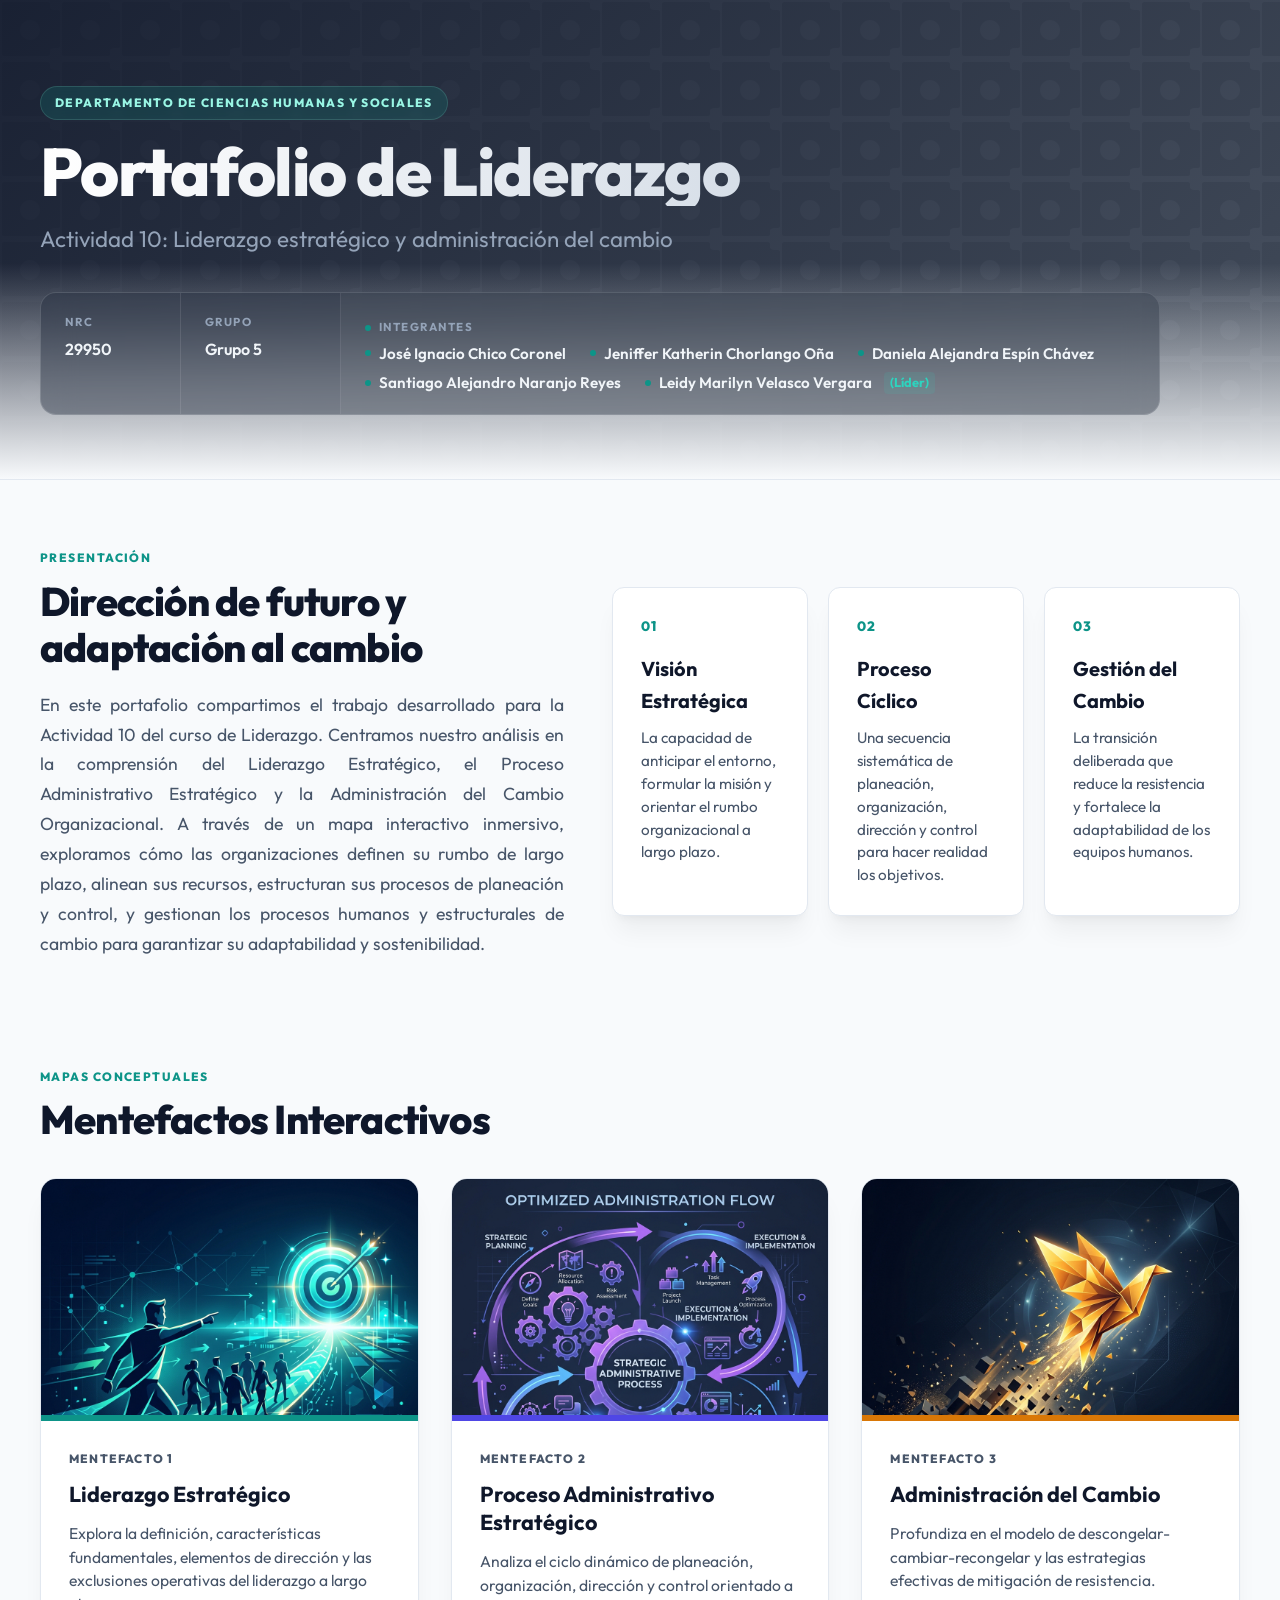
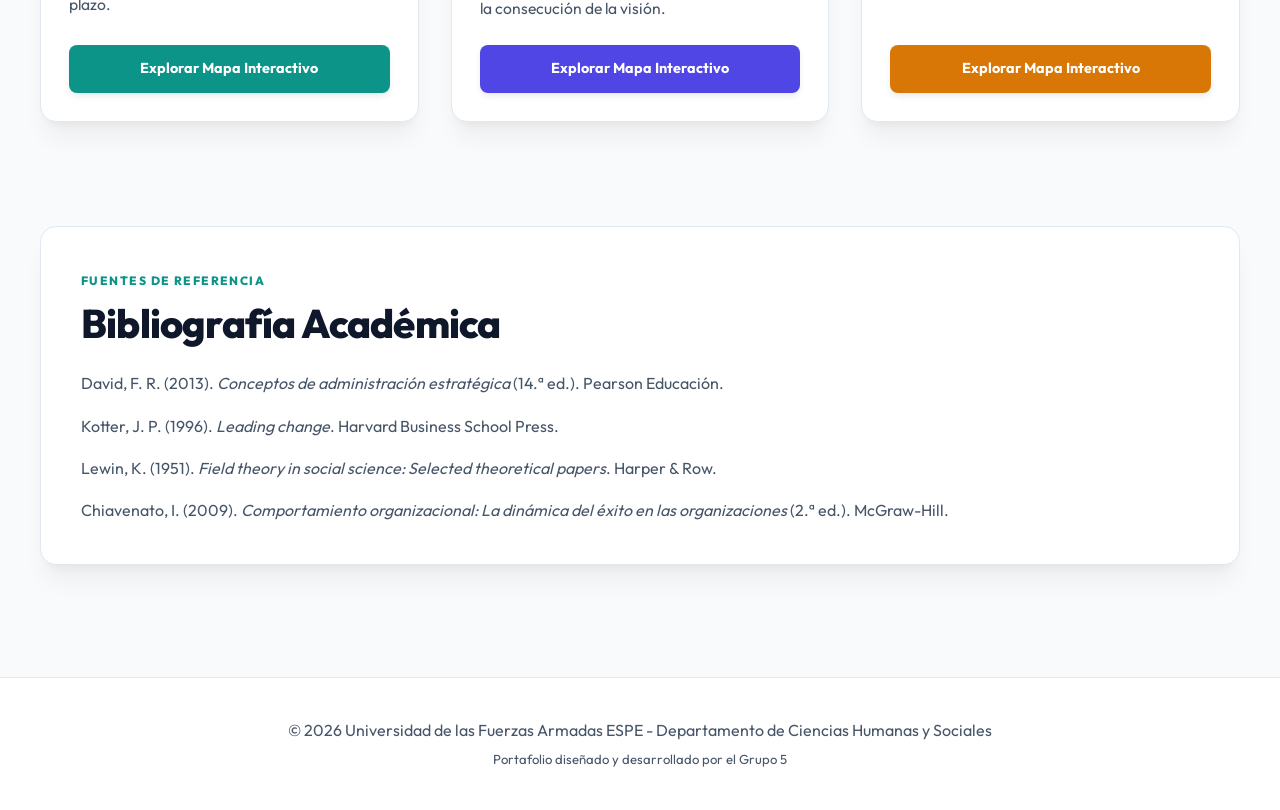
==== commit e57b8ad0: "Update team leader and restore clean image paths for file protocol compatibility" ====
--- a/index.html
+++ b/index.html
@@ -31,9 +31,9 @@
                     <strong>
                         <span>José Ignacio Chico Coronel</span>
                         <span>Jeniffer Katherin Chorlango Oña</span>
-                        <span>Daniela Alejandra Espín Chávez <em>(Líder)</em></span>
+                        <span>Daniela Alejandra Espín Chávez</span>
                         <span>Santiago Alejandro Naranjo Reyes</span>
-                        <span>Leidy Marilyn Velasco Vergara</span>
+                        <span>Leidy Marilyn Velasco Vergara <em>(Líder)</em></span>
                     </strong>
                 </div>
             </div>
